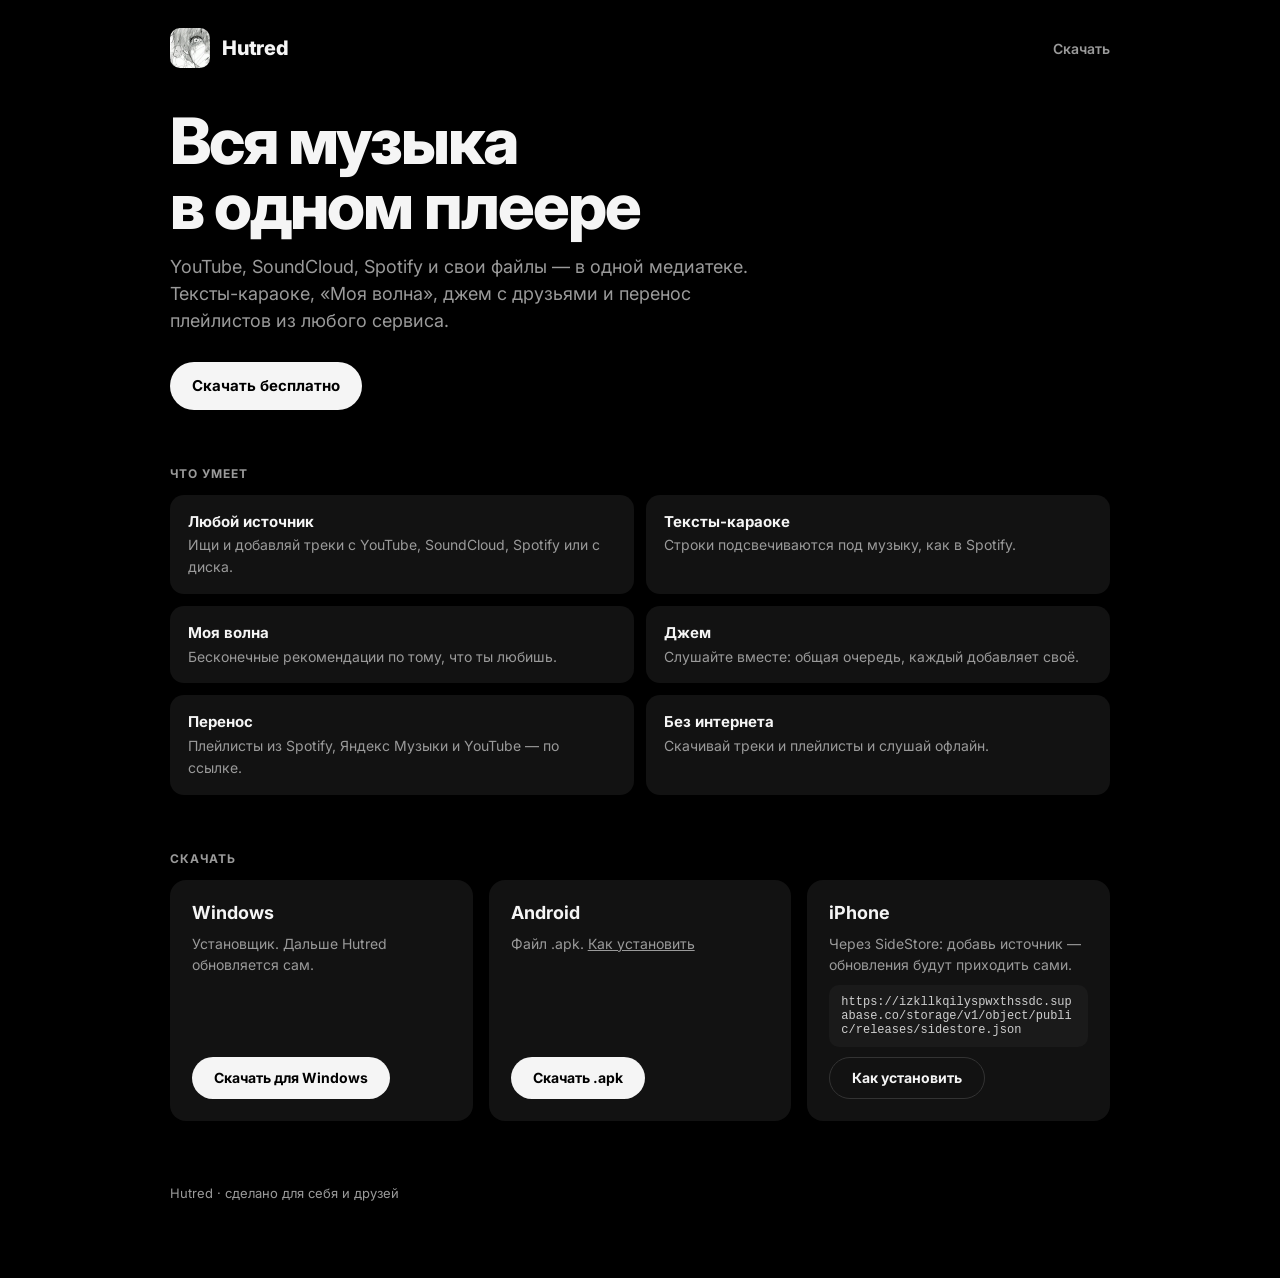
==== site/index.html @ 93dc483e "Site (GitHub Pages): landing, track page for Discord button, phone install guide; hutred:// deep lin" ====
<!doctype html>
<html lang="ru">
<head>
<meta charset="utf-8">
<meta name="viewport" content="width=device-width,initial-scale=1">
<title>Hutred — музыка отовсюду</title>
<meta name="description" content="Музыкальный плеер: YouTube, SoundCloud, Spotify и свои файлы в одной медиатеке. Караоке, «Моя волна», джем с друзьями.">
<link rel="icon" href="logo.png">
<link rel="preconnect" href="https://fonts.googleapis.com">
<link href="https://fonts.googleapis.com/css2?family=Inter:wght@400;600;700;800&display=swap" rel="stylesheet">
<link rel="stylesheet" href="style.css">
</head>
<body>
<div class="wrap">
  <header class="top">
    <img src="logo.png" alt="">
    <b>Hutred</b>
    <span class="sp"></span>
    <a class="link" href="#download">Скачать</a>
  </header>

  <h1>Вся музыка<br>в одном плеере</h1>
  <p class="lead">YouTube, SoundCloud, Spotify и свои файлы — в одной медиатеке. Тексты-караоке, «Моя волна», джем с друзьями и перенос плейлистов из любого сервиса.</p>
  <div class="row">
    <a class="btn" href="#download">Скачать бесплатно</a>
  </div>

  <div class="cap">Что умеет</div>
  <div class="feat">
    <div><b>Любой источник</b><span>Ищи и добавляй треки с YouTube, SoundCloud, Spotify или с диска.</span></div>
    <div><b>Тексты-караоке</b><span>Строки подсвечиваются под музыку, как в Spotify.</span></div>
    <div><b>Моя волна</b><span>Бесконечные рекомендации по тому, что ты любишь.</span></div>
    <div><b>Джем</b><span>Слушайте вместе: общая очередь, каждый добавляет своё.</span></div>
    <div><b>Перенос</b><span>Плейлисты из Spotify, Яндекс Музыки и YouTube — по ссылке.</span></div>
    <div><b>Без интернета</b><span>Скачивай треки и плейлисты и слушай офлайн.</span></div>
  </div>

  <div class="cap" id="download">Скачать</div>
  <div class="grid" style="margin-top:0">
    <div class="card">
      <h3>Windows</h3>
      <p>Установщик. Дальше Hutred обновляется сам.</p>
      <a class="btn" id="dl-win" href="#">Скачать для Windows</a>
    </div>
    <div class="card">
      <h3>Android</h3>
      <p>Файл .apk. <a href="phone.html#android">Как установить</a></p>
      <a class="btn" id="dl-android" href="#">Скачать .apk</a>
    </div>
    <div class="card">
      <h3>iPhone</h3>
      <p>Через SideStore: добавь источник — обновления будут приходить сами.</p>
      <code class="copy" id="src" title="Нажми, чтобы скопировать"></code>
      <a class="btn ghost" href="phone.html#iphone">Как установить</a>
    </div>
  </div>

  <p class="foot">Hutred · сделано для себя и друзей</p>
</div>
<script>
const PUB = 'https://izkllkqilyspwxthssdc.supabase.co/storage/v1/object/public/releases';
const src = document.getElementById('src');
src.textContent = PUB + '/sidestore.json';
src.onclick = () => { navigator.clipboard?.writeText(src.textContent); src.textContent = 'Скопировано ✓'; setTimeout(() => src.textContent = PUB + '/sidestore.json', 1500); };
fetch(PUB + '/latest.json?t=' + Date.now()).then(r => r.json()).then(j => {
  if (j.windows) document.getElementById('dl-win').href = j.windows;
  if (j.android) document.getElementById('dl-android').href = j.android;
}).catch(() => {});
</script>
</body>
</html>
---- site/style.css ----
:root{--bg:#000;--card:#121212;--inner:#1a1a1a;--line:#1f1f1f;--text:#f5f5f5;--muted:#9a9a9a;--btn:#f5f5f5;--btnfg:#000}
*{box-sizing:border-box}
html,body{margin:0;background:var(--bg);color:var(--text);font-family:Inter,system-ui,-apple-system,Segoe UI,sans-serif;-webkit-font-smoothing:antialiased}
a{color:inherit}
.wrap{max-width:980px;margin:0 auto;padding:28px 20px 64px}
.top{display:flex;align-items:center;gap:12px;margin-bottom:40px}
.top img{width:40px;height:40px;border-radius:10px}
.top b{font-size:20px;font-weight:800;letter-spacing:-.01em}
.top .sp{flex:1}
.top a.link{font-size:14px;font-weight:600;color:var(--muted);text-decoration:none}
.top a.link:hover{color:var(--text)}
h1{font-size:clamp(36px,7vw,64px);line-height:1.02;margin:0 0 14px;font-weight:800;letter-spacing:-.03em}
.lead{font-size:18px;color:var(--muted);max-width:620px;line-height:1.5;margin:0 0 28px}
.btn{display:inline-flex;align-items:center;justify-content:center;gap:8px;height:48px;padding:0 22px;border-radius:999px;border:0;font:700 15px Inter,system-ui,sans-serif;text-decoration:none;cursor:pointer;background:var(--btn);color:var(--btnfg)}
.btn.ghost{background:transparent;color:var(--text);border:1px solid #333}
.btn:hover{opacity:.9}
.row{display:flex;flex-wrap:wrap;gap:10px}
.grid{display:grid;grid-template-columns:repeat(3,minmax(0,1fr));gap:16px;margin-top:48px}
@media (max-width:760px){.grid{grid-template-columns:1fr}}
.card{background:var(--card);border-radius:16px;padding:22px;display:flex;flex-direction:column;gap:10px}
.card h3{margin:0;font-size:18px}
.card p{margin:0;color:var(--muted);font-size:14px;line-height:1.5}
.card .btn{margin-top:auto;align-self:flex-start;height:42px;font-size:14px}
.cap{font-size:12px;font-weight:700;letter-spacing:.08em;color:var(--muted);text-transform:uppercase;margin:56px 0 14px}
.feat{display:grid;grid-template-columns:repeat(2,minmax(0,1fr));gap:12px}
@media (max-width:760px){.feat{grid-template-columns:1fr}}
.feat div{background:var(--card);border-radius:14px;padding:16px 18px;font-size:15px;line-height:1.45}
.feat b{display:block;margin-bottom:2px}
.feat span{color:var(--muted);font-size:14px}
code.copy{display:block;background:var(--inner);border-radius:10px;padding:10px 12px;font-size:12px;word-break:break-all;cursor:pointer;color:#cfcfcf}
.foot{margin-top:64px;color:var(--muted);font-size:13px}
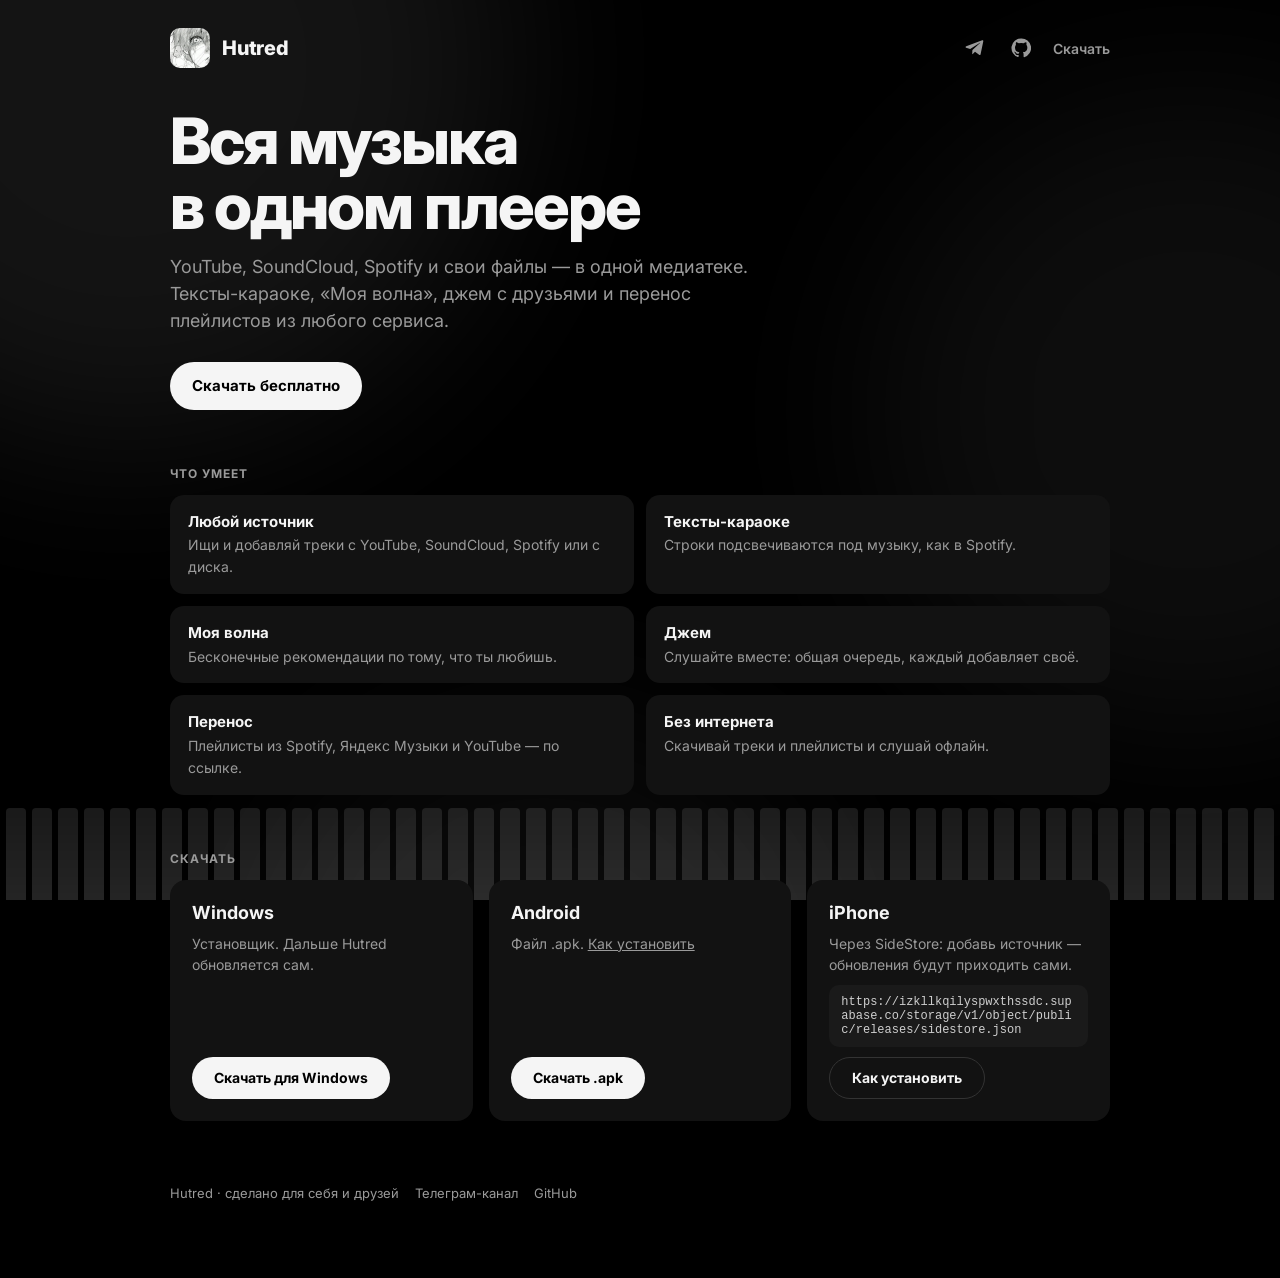
==== commit 296a1725: "Site: animated background (drifting glow + equalizer bars), Telegram and GitHub links Co-Authored-By" ====
--- a/site/index.html
+++ b/site/index.html
@@ -11,11 +11,17 @@
 <link rel="stylesheet" href="style.css">
 </head>
 <body>
+<div class="fx" aria-hidden="true"><i></i><i></i><i></i></div>
+<div class="eq" aria-hidden="true" id="eq"></div>
 <div class="wrap">
   <header class="top">
     <img src="logo.png" alt="">
     <b>Hutred</b>
     <span class="sp"></span>
+    <span class="links">
+      <a class="ic" href="https://t.me/qxincee" target="_blank" rel="noopener" aria-label="Телеграм-канал Hutred" title="Телеграм-канал"><svg viewBox="0 0 24 24" fill="currentColor" aria-hidden="true"><path d="M21.9 4.3 18.7 19.4c-.2 1-.9 1.3-1.8.8l-4.9-3.6-2.4 2.3c-.3.3-.5.5-1 .5l.3-5 9.2-8.3c.4-.4-.1-.6-.6-.2L6.2 13.1l-4.9-1.5c-1-.3-1.1-1 .2-1.6L20.6 2.7c.9-.3 1.6.2 1.3 1.6z"/></svg></a>
+      <a class="ic" href="https://github.com/whenuknowmeuseemeshine/hutred" target="_blank" rel="noopener" aria-label="Hutred на GitHub" title="GitHub"><svg viewBox="0 0 24 24" fill="currentColor" aria-hidden="true"><path d="M12 .5a11.5 11.5 0 0 0-3.6 22.4c.6.1.8-.3.8-.6v-2c-3.2.7-3.9-1.5-3.9-1.5-.5-1.3-1.3-1.7-1.3-1.7-1-.7.1-.7.1-.7 1.2.1 1.8 1.2 1.8 1.2 1 1.8 2.8 1.3 3.5 1 .1-.8.4-1.3.7-1.6-2.6-.3-5.3-1.3-5.3-5.7 0-1.3.5-2.3 1.2-3.1-.1-.3-.5-1.5.1-3.1 0 0 1-.3 3.2 1.2a11 11 0 0 1 5.8 0c2.2-1.5 3.2-1.2 3.2-1.2.6 1.6.2 2.8.1 3.1.8.8 1.2 1.8 1.2 3.1 0 4.4-2.7 5.4-5.3 5.7.4.4.8 1.1.8 2.2v3.2c0 .3.2.7.8.6A11.5 11.5 0 0 0 12 .5z"/></svg></a>
+    </span>
     <a class="link" href="#download">Скачать</a>
   </header>
 
@@ -55,7 +61,7 @@
     </div>
   </div>
 
-  <p class="foot">Hutred · сделано для себя и друзей</p>
+  <p class="foot"><span>Hutred · сделано для себя и друзей</span><a href="https://t.me/qxincee" target="_blank" rel="noopener">Телеграм-канал</a><a href="https://github.com/whenuknowmeuseemeshine/hutred" target="_blank" rel="noopener">GitHub</a></p>
 </div>
 <script>
 const PUB = 'https://izkllkqilyspwxthssdc.supabase.co/storage/v1/object/public/releases';
@@ -67,5 +73,14 @@
   if (j.android) document.getElementById('dl-android').href = j.android;
 }).catch(() => {});
 </script>
+<script>
+(() => { const eq = document.getElementById('eq'); if (!eq) return;
+  const n = Math.max(24, Math.round(innerWidth / 26));
+  for (let i = 0; i < n; i++) { const s = document.createElement('span');
+    s.style.setProperty('--h', (35 + Math.random() * 60) + '%');
+    s.style.animationDelay = (-Math.random() * 1.8).toFixed(2) + 's';
+    s.style.animationDuration = (1.2 + Math.random() * 1.4).toFixed(2) + 's';
+    eq.appendChild(s); } })();
+</script>
 </body>
 </html>
--- a/site/style.css
+++ b/site/style.css
@@ -1,6 +1,7 @@
 :root{--bg:#000;--card:#121212;--inner:#1a1a1a;--line:#1f1f1f;--text:#f5f5f5;--muted:#9a9a9a;--btn:#f5f5f5;--btnfg:#000}
 *{box-sizing:border-box}
-html,body{margin:0;background:var(--bg);color:var(--text);font-family:Inter,system-ui,-apple-system,Segoe UI,sans-serif;-webkit-font-smoothing:antialiased}
+html{background:#000}
+body{margin:0;background:transparent;color:var(--text);font-family:Inter,system-ui,-apple-system,Segoe UI,sans-serif;-webkit-font-smoothing:antialiased}
 a{color:inherit}
 .wrap{max-width:980px;margin:0 auto;padding:28px 20px 64px}
 .top{display:flex;align-items:center;gap:12px;margin-bottom:40px}
@@ -29,3 +30,24 @@
 .feat span{color:var(--muted);font-size:14px}
 code.copy{display:block;background:var(--inner);border-radius:10px;padding:10px 12px;font-size:12px;word-break:break-all;cursor:pointer;color:#cfcfcf}
 .foot{margin-top:64px;color:var(--muted);font-size:13px}
+
+/* Живой фон: медленно плывущие пятна света и «эквалайзер» внизу экрана. */
+.fx{position:fixed;inset:0;z-index:-2;overflow:hidden;pointer-events:none;background:#000}
+.fx i{position:absolute;border-radius:50%;filter:blur(90px);opacity:.22;will-change:transform}
+.fx i:nth-child(1){width:60vmax;height:60vmax;left:-20vmax;top:-25vmax;background:#5a5a5a;animation:drift1 26s ease-in-out infinite alternate}
+.fx i:nth-child(2){width:50vmax;height:50vmax;right:-18vmax;top:10vh;background:#3d3d3d;animation:drift2 32s ease-in-out infinite alternate}
+.fx i:nth-child(3){width:45vmax;height:45vmax;left:20vw;bottom:-30vmax;background:#2c2c2c;animation:drift3 38s ease-in-out infinite alternate}
+@keyframes drift1{to{transform:translate(18vw,14vh) scale(1.15)}}
+@keyframes drift2{to{transform:translate(-22vw,18vh) scale(.9)}}
+@keyframes drift3{to{transform:translate(-12vw,-20vh) scale(1.2)}}
+.eq{position:fixed;left:0;right:0;bottom:0;height:34vh;display:flex;align-items:flex-end;gap:6px;padding:0 6px;z-index:-1;pointer-events:none;opacity:.14;-webkit-mask-image:linear-gradient(to top,#000 0%,transparent 100%);mask-image:linear-gradient(to top,#000 0%,transparent 100%)}
+.eq span{flex:1;background:#fff;border-radius:4px 4px 0 0;height:30%;animation:bar 1.8s ease-in-out infinite alternate;transform-origin:bottom}
+@keyframes bar{0%{height:12%}50%{height:var(--h,60%)}100%{height:22%}}
+@media (prefers-reduced-motion:reduce){.fx i,.eq span{animation:none}}
+.links{display:flex;gap:6px;align-items:center}
+.ic{display:inline-flex;align-items:center;justify-content:center;width:40px;height:40px;border-radius:999px;color:var(--muted);text-decoration:none}
+.ic:hover{color:var(--text);background:#1a1a1a}
+.ic svg{width:20px;height:20px}
+.foot{display:flex;flex-wrap:wrap;gap:16px;align-items:center}
+.foot a{color:var(--muted);text-decoration:none}
+.foot a:hover{color:var(--text)}
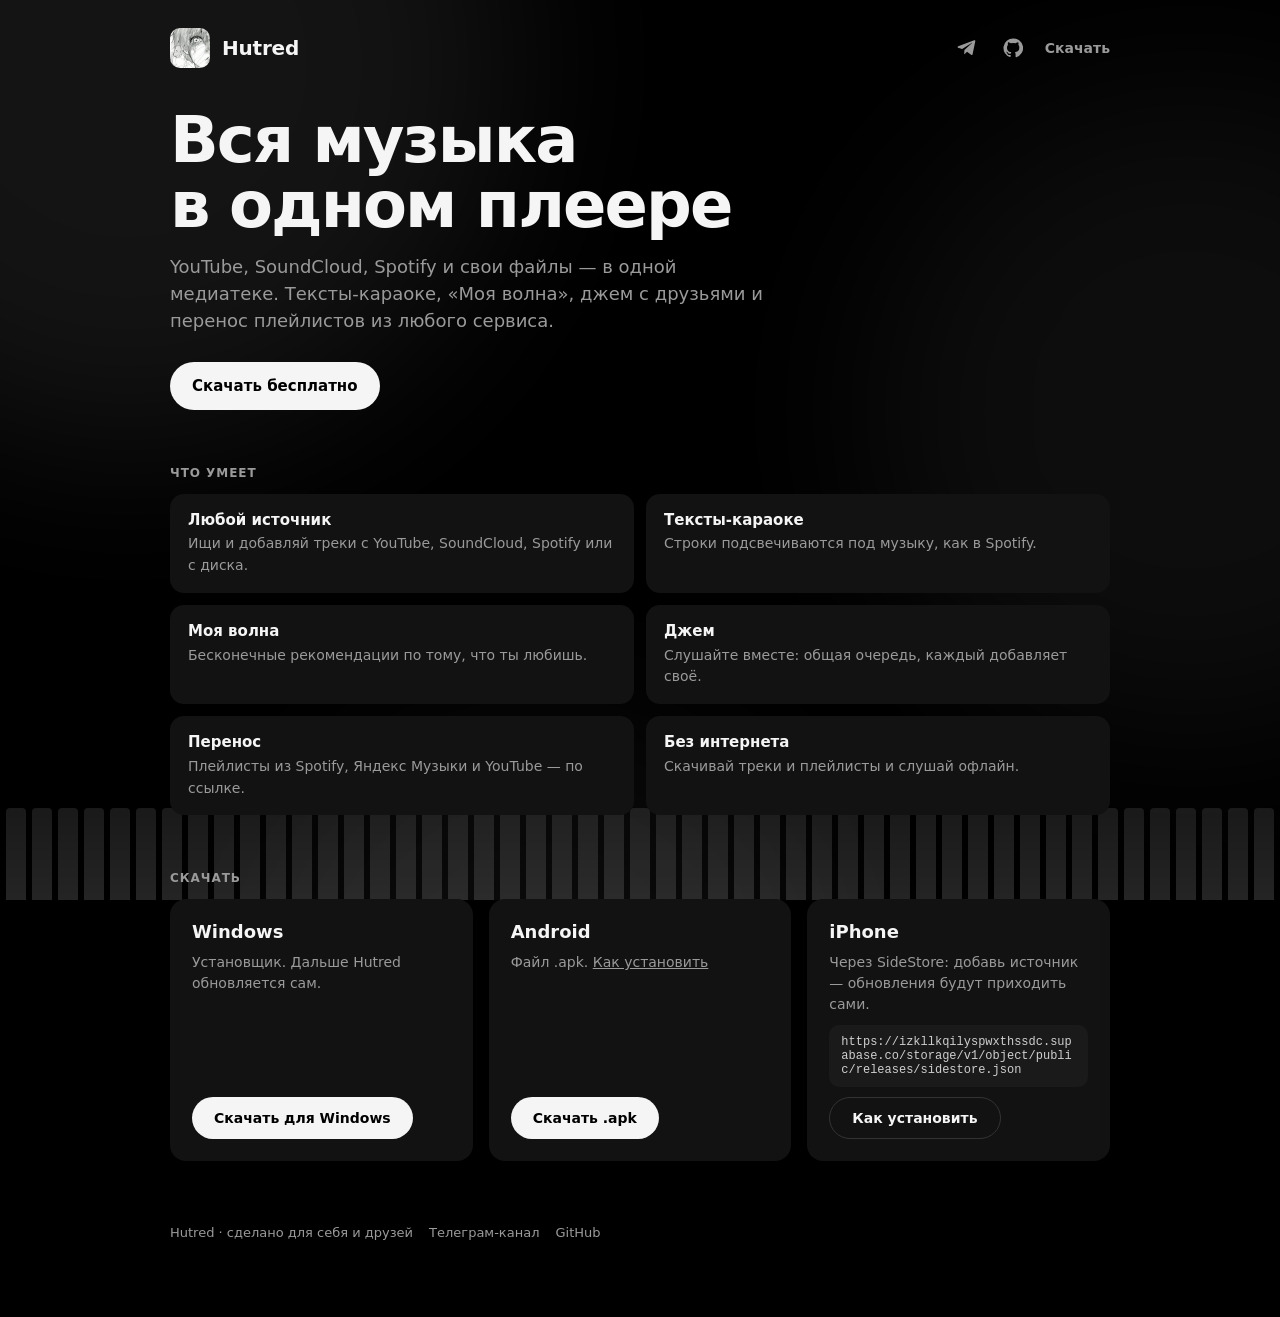
==== commit ee7fa367: "Новая очередь на телефоне, ключи ИИ и Spotify на сервере, закрытые каналы, вход по логину и сброс па" ====
--- a/site/index.html
+++ b/site/index.html
@@ -2,6 +2,8 @@
 <html lang="ru">
 <head>
 <meta charset="utf-8">
+<meta http-equiv="Content-Security-Policy" content="default-src 'self'; script-src 'self' 'unsafe-inline'; style-src 'self' 'unsafe-inline' https://fonts.googleapis.com; font-src https://fonts.gstatic.com; img-src 'self' https: data:; connect-src https://izkllkqilyspwxthssdc.supabase.co; base-uri 'none'; form-action 'none'; object-src 'none'">
+<meta name="referrer" content="strict-origin-when-cross-origin">
 <meta name="viewport" content="width=device-width,initial-scale=1">
 <title>Hutred — музыка отовсюду</title>
 <meta name="description" content="Музыкальный плеер: YouTube, SoundCloud, Spotify и свои файлы в одной медиатеке. Караоке, «Моя волна», джем с друзьями.">
